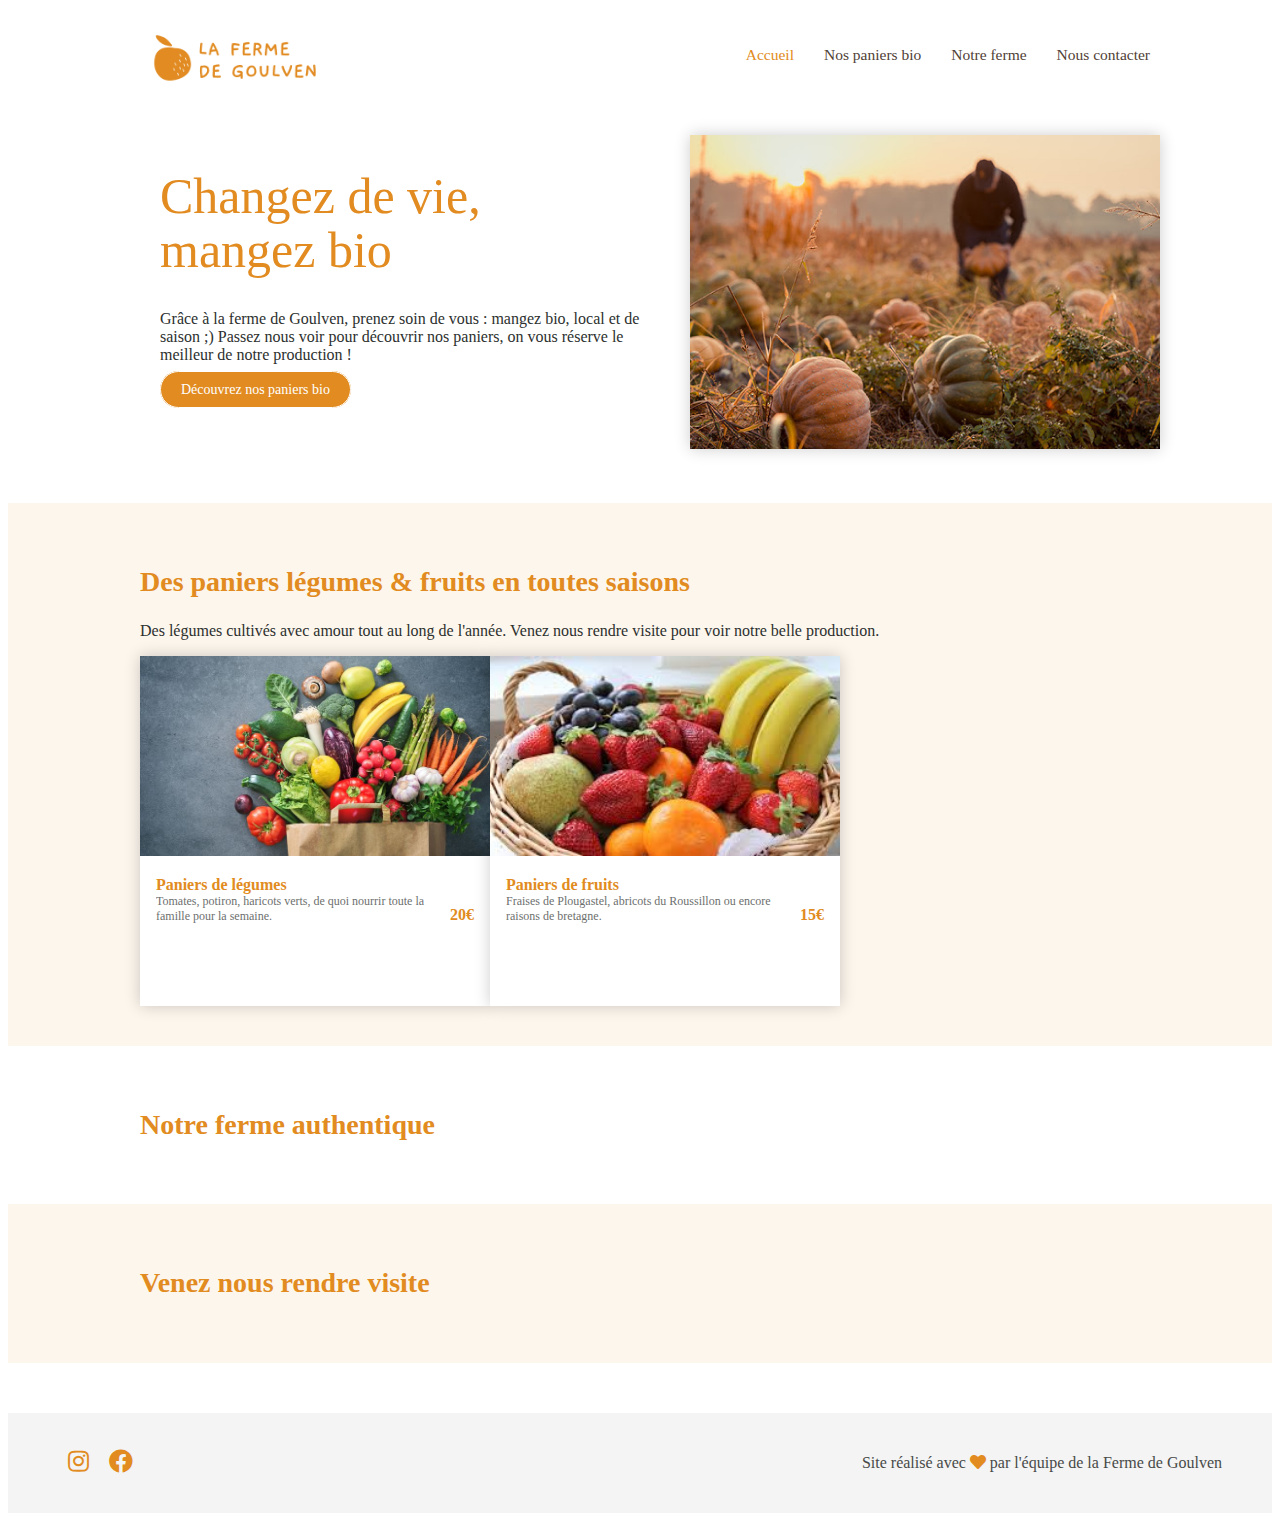
==== index.html @ 85fb91a4 "update" ====
<!DOCTYPE html>
<html>
<head>
  <meta charset="UTF-8">
  <title>La ferme de Goulven</title>
  <meta name="viewport" content="width=device-width, initial-scale=1">
  <link rel="stylesheet" href="css/style.css">
  <link rel="stylesheet" href="https://use.fontawesome.com/releases/v5.0.10/css/all.css">
</head>
<body>
  <!-- Navbar -->
  <div class="container justify-center">
    <div class="width navbar-container menu-container flex-container space-between width-1000 justify-center">

      <!-- A gauche, le logo  -->
      <div class="flex">
        <img
          src="images/logo-orange.png"
          alt="[La fermette près de chez vous]"
          width="170px"
          class="box-shadow"
        />
      </div>
    <!-- A droite, les CtA -->
      <div class="flex">
        <div class="menu-intitule flex">
          <div class="menu-intitule accueil-selected"><p><a href="index.html">Accueil</a></p></div>
          <div class="menu-intitule"><p><a href="liste-paniers.html">Nos paniers bio</a></p></div>
          <div class="menu-intitule"><p><a href="ferme.html">Notre ferme</a></p></div>
          <div class="menu-intitule"><p><a href="contact.html">Nous contacter</a></p></div>
        </div>
      </div>
    </div>

    <!-- Contenu de la page  -->
    <div class="container justify-center">
      <div class="home-card home-card-title flex-row width-1000">
        <div class="home-card-title-text">
          <h1>Changez de vie,<br>mangez bio</h1>
          <p>Grâce à la ferme de Goulven, prenez soin de vous : mangez bio, local et de saison ;) Passez nous voir pour découvrir nos paniers, on vous réserve le meilleur de notre production !</p>
          <p><a href="liste-paniers.html" id="primary-btn-title">Découvrez nos paniers bio</a></p>
        </div>
        <div class="home-card-title-pic">
            <img src="images/potiron.jpg" class="home-card-img" alt="">
        </div>
      </div>
    </div>
  </div>

  <!-- Les paniers  -->
  <div class="orange-background">
    <div class="container">
      <h2>Des paniers légumes & fruits en toutes saisons</h2>
      <p>Des légumes cultivés avec amour tout au long de l'année. Venez nous rendre visite pour voir notre belle production.</p>
    </div>
    <div class="container justify-center flex">
      <!-- First card -->
      <div class="card-trip">
        <img src="images/legumes-bio.jpg" />
        <div class="card-trip-infos">
          <div>
            <h2 id="orange">Paniers de légumes</h2>
            <p>Tomates, potiron, haricots verts, de quoi nourrir toute la famille pour la semaine.</p>
          </div>
          <h2 class="card-trip-pricing">20€</h2>
          <!-- <img src="https://kitt.lewagon.com/placeholder/users/krokrob" class="card-trip-user avatar-bordered" /> -->
        </div>
      </div>
      <!-- Second card -->
      <div class="card-trip">
        <img src="images/fruit.jpg" />
        <div class="card-trip-infos">
          <div>
            <h2 id="orange">Paniers de fruits</h2>
            <p>Fraises de Plougastel, abricots du Roussillon ou encore raisons de bretagne.</p>
          </div>
          <h2 class="price">15€</h2>
        </div>
      </div>
    </div>
  </div>

  <!-- La ferme  -->
  <div class="white-background">
    <div class="container justify-center">
      <h2>Notre ferme authentique</h2>


    </div>
  </div>

  <!-- Contact / visite -->
  <div class="orange-background">
    <div class="container justify-center">
      <h2>Venez nous rendre visite</h2>
    </div>
  </div>

  <!-- Footer  -->
  <div class="footer">
    <div class="footer-links">
      <a href="#"><i class="fab fa-instagram"></i></a>
      <a href="#"><i class="fab fa-facebook"></i></a>
    </div>
    <div class="footer-copyright">
      Site réalisé avec <i class="fas fa-heart"></i> par l'équipe de la Ferme de Goulven
    </div>
  </div>

</body>
</html>
---- css/style.css ----
/* Fonts */
/*@import url('https://fonts.googleapis.com/css?family=Open+Sans:400,700|Poppins:700');*/

/* Custom designs */
@import url(components/banner.css);
@import url(components/button.css);
@import url(components/home-card.css);
@import url(components/container.css);
@import url(components/animation.css);
@import url(components/navbar.css);
@import url(components/footer.css);
@import url(components/card.css);

/* Utilities */
body {
  font-family: Poppins;
  color: #2C302E;
}

h1 {
  font-family: Poppins;
  font-weight: lighter;
  font-size: 34px;
  color: #E18B21;
}
h2 {
  font-family: Poppins;
  font-size: 28px;
  font-weight: bolder;
  color: #E18B21;
}
h3, h4 {
  font-family: Poppins;
}

a {
  text-decoration: none;
}

/*.text-center {*/
  /*text-align: center;*/
/*}*/

/*Font weight possibilities :*/
/*normal, light, bold, bolder*/
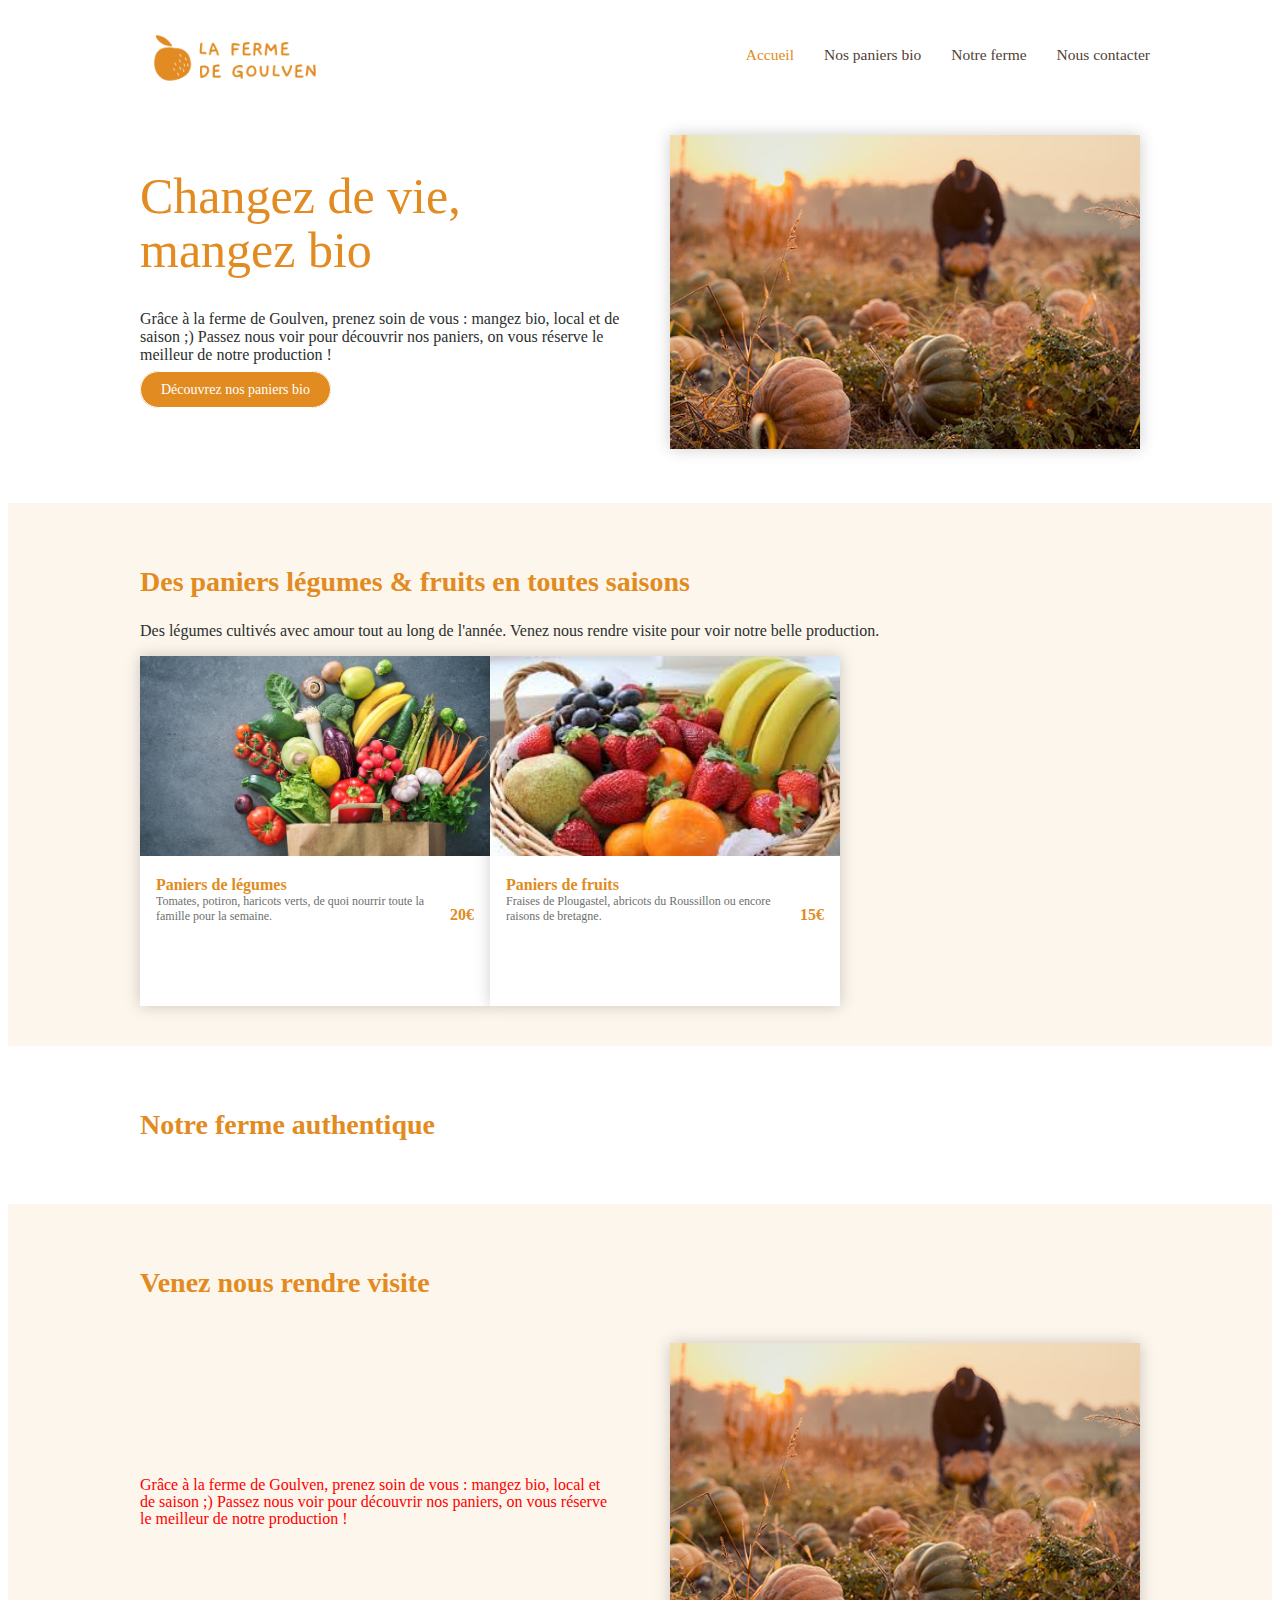
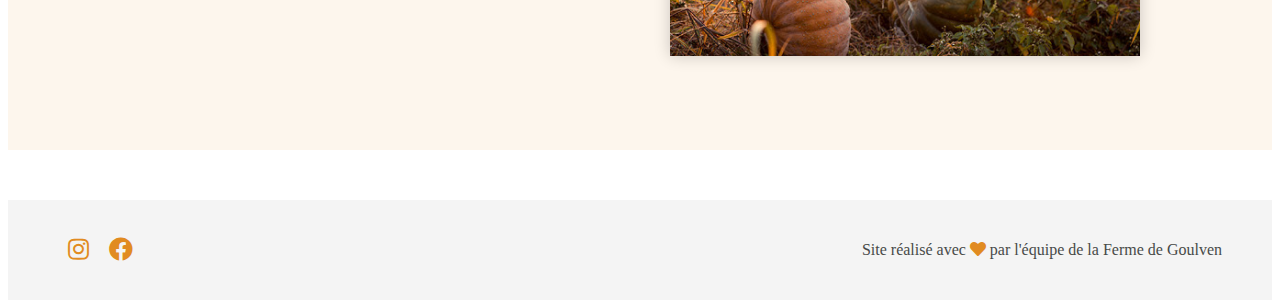
==== commit 2a89dc59: "width aligned thanks to same padding" ====
--- a/index.html
+++ b/index.html
@@ -93,6 +93,16 @@
   <div class="orange-background">
     <div class="container justify-center">
       <h2>Venez nous rendre visite</h2>
+        <div class="container justify-center">
+          <div class="home-card home-card-title flex-row width-1000">
+            <div class="home-card-title-text-visite container-align-items">
+              <div><p>Grâce à la ferme de Goulven, prenez soin de vous : mangez bio, local et de saison ;) Passez nous voir pour découvrir nos paniers, on vous réserve le meilleur de notre production !</p></div>
+            </div>
+            <div class="home-card-title-pic">
+              <img src="images/potiron.jpg" class="home-card-img" alt="">
+            </div>
+          </div>
+        </div>
     </div>
   </div>
 
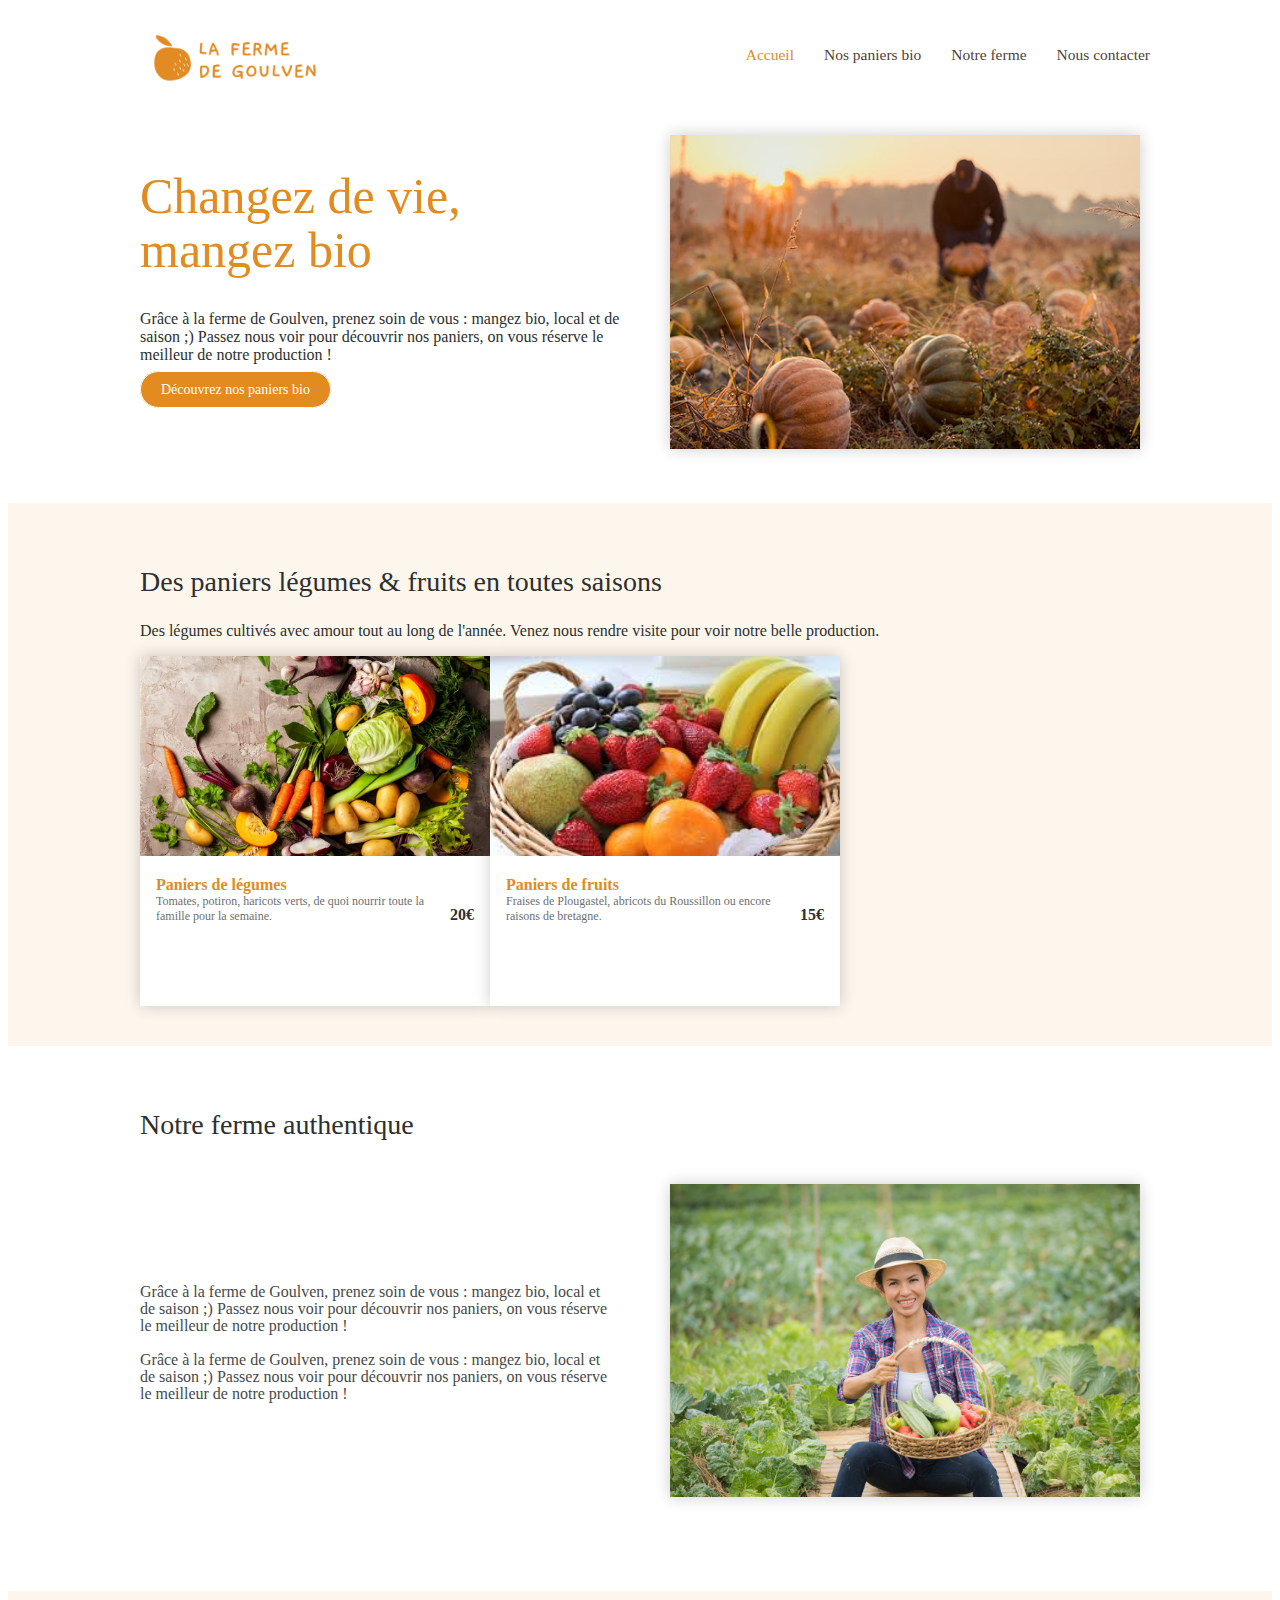
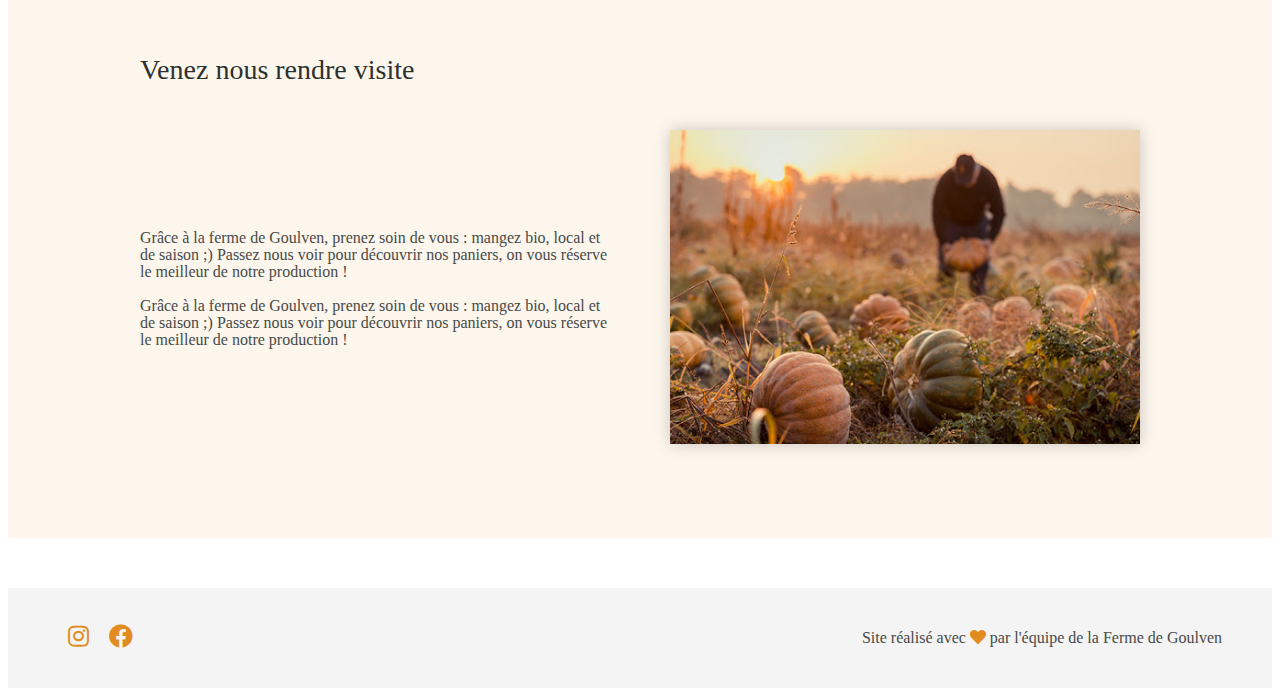
==== commit 7a1c6812: "Update on homepage" ====
--- a/index.html
+++ b/index.html
@@ -56,7 +56,7 @@
     <div class="container justify-center flex">
       <!-- First card -->
       <div class="card-trip">
-        <img src="images/legumes-bio.jpg" />
+        <img src="images/legumes.jpg" />
         <div class="card-trip-infos">
           <div>
             <h2 id="orange">Paniers de légumes</h2>
@@ -84,7 +84,17 @@
   <div class="white-background">
     <div class="container justify-center">
       <h2>Notre ferme authentique</h2>
-
+        <div class="container justify-center">
+          <div class="home-card home-card-title flex-row width-1000">
+            <div class="home-card-title-text-visite container-align-items">
+              <div><p>Grâce à la ferme de Goulven, prenez soin de vous : mangez bio, local et de saison ;) Passez nous voir pour découvrir nos paniers, on vous réserve le meilleur de notre production !</p></div>
+              <div><p>Grâce à la ferme de Goulven, prenez soin de vous : mangez bio, local et de saison ;) Passez nous voir pour découvrir nos paniers, on vous réserve le meilleur de notre production !</p></div>
+            </div>
+            <div class="home-card-title-pic">
+              <img src="images/agricultrice.jpg" class="home-card-img" alt="">
+            </div>
+          </div>
+        </div>
 
     </div>
   </div>
@@ -96,6 +106,7 @@
         <div class="container justify-center">
           <div class="home-card home-card-title flex-row width-1000">
             <div class="home-card-title-text-visite container-align-items">
+              <div><p>Grâce à la ferme de Goulven, prenez soin de vous : mangez bio, local et de saison ;) Passez nous voir pour découvrir nos paniers, on vous réserve le meilleur de notre production !</p></div>
               <div><p>Grâce à la ferme de Goulven, prenez soin de vous : mangez bio, local et de saison ;) Passez nous voir pour découvrir nos paniers, on vous réserve le meilleur de notre production !</p></div>
             </div>
             <div class="home-card-title-pic">
--- a/css/style.css
+++ b/css/style.css
@@ -26,8 +26,8 @@
 h2 {
   font-family: Poppins;
   font-size: 28px;
-  font-weight: bolder;
-  color: #E18B21;
+  font-weight: normal;
+  color: #2C302E;
 }
 h3, h4 {
   font-family: Poppins;
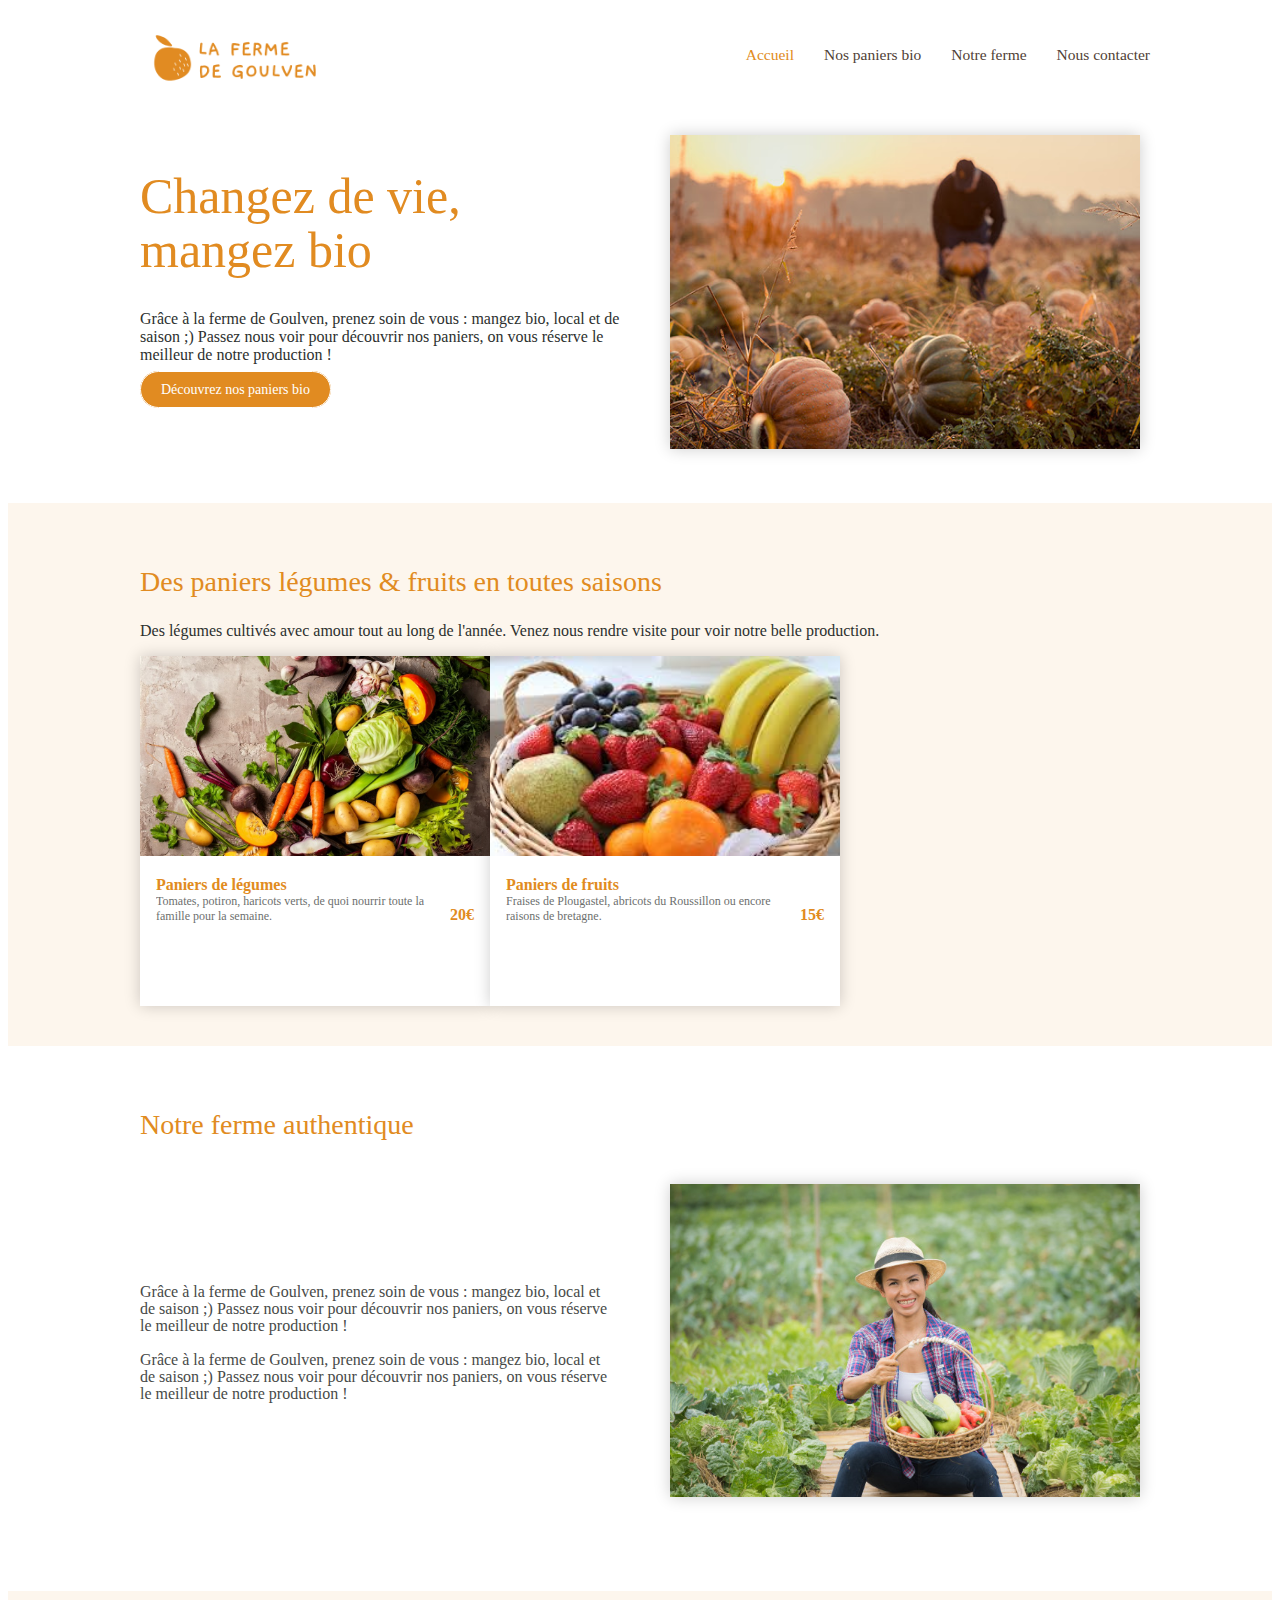
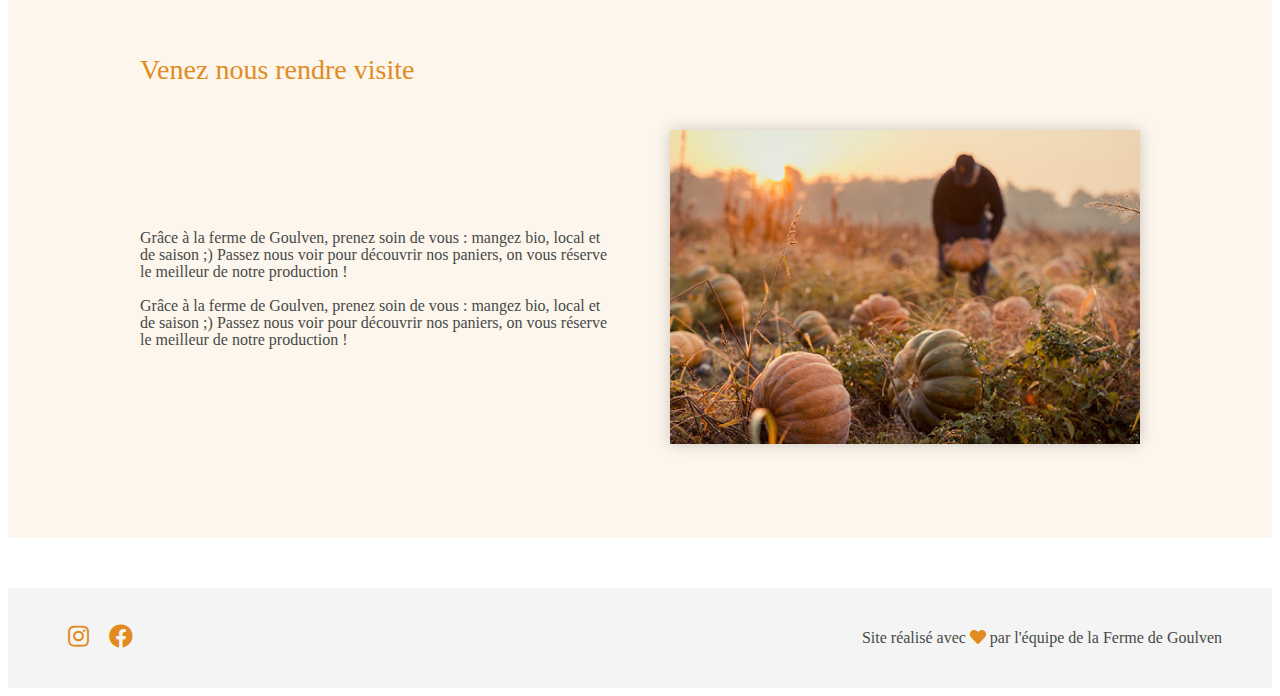
==== commit bd783e6e: "update" ====
--- a/index.html
+++ b/index.html
@@ -117,6 +117,17 @@
     </div>
   </div>
 
+
+<!-- Test ci-dessous :  -->
+<!-- <div class="container">
+  <div class="row">riri</div>
+  <div class="row">fifi</div>
+  <div class="row">loulou</div>
+</div>
+ -->
+
+
+<!-- ----------------------------------------------------------------------- -->
   <!-- Footer  -->
   <div class="footer">
     <div class="footer-links">
--- a/css/style.css
+++ b/css/style.css
@@ -27,7 +27,7 @@
   font-family: Poppins;
   font-size: 28px;
   font-weight: normal;
-  color: #2C302E;
+  color: #E18B21;
 }
 h3, h4 {
   font-family: Poppins;
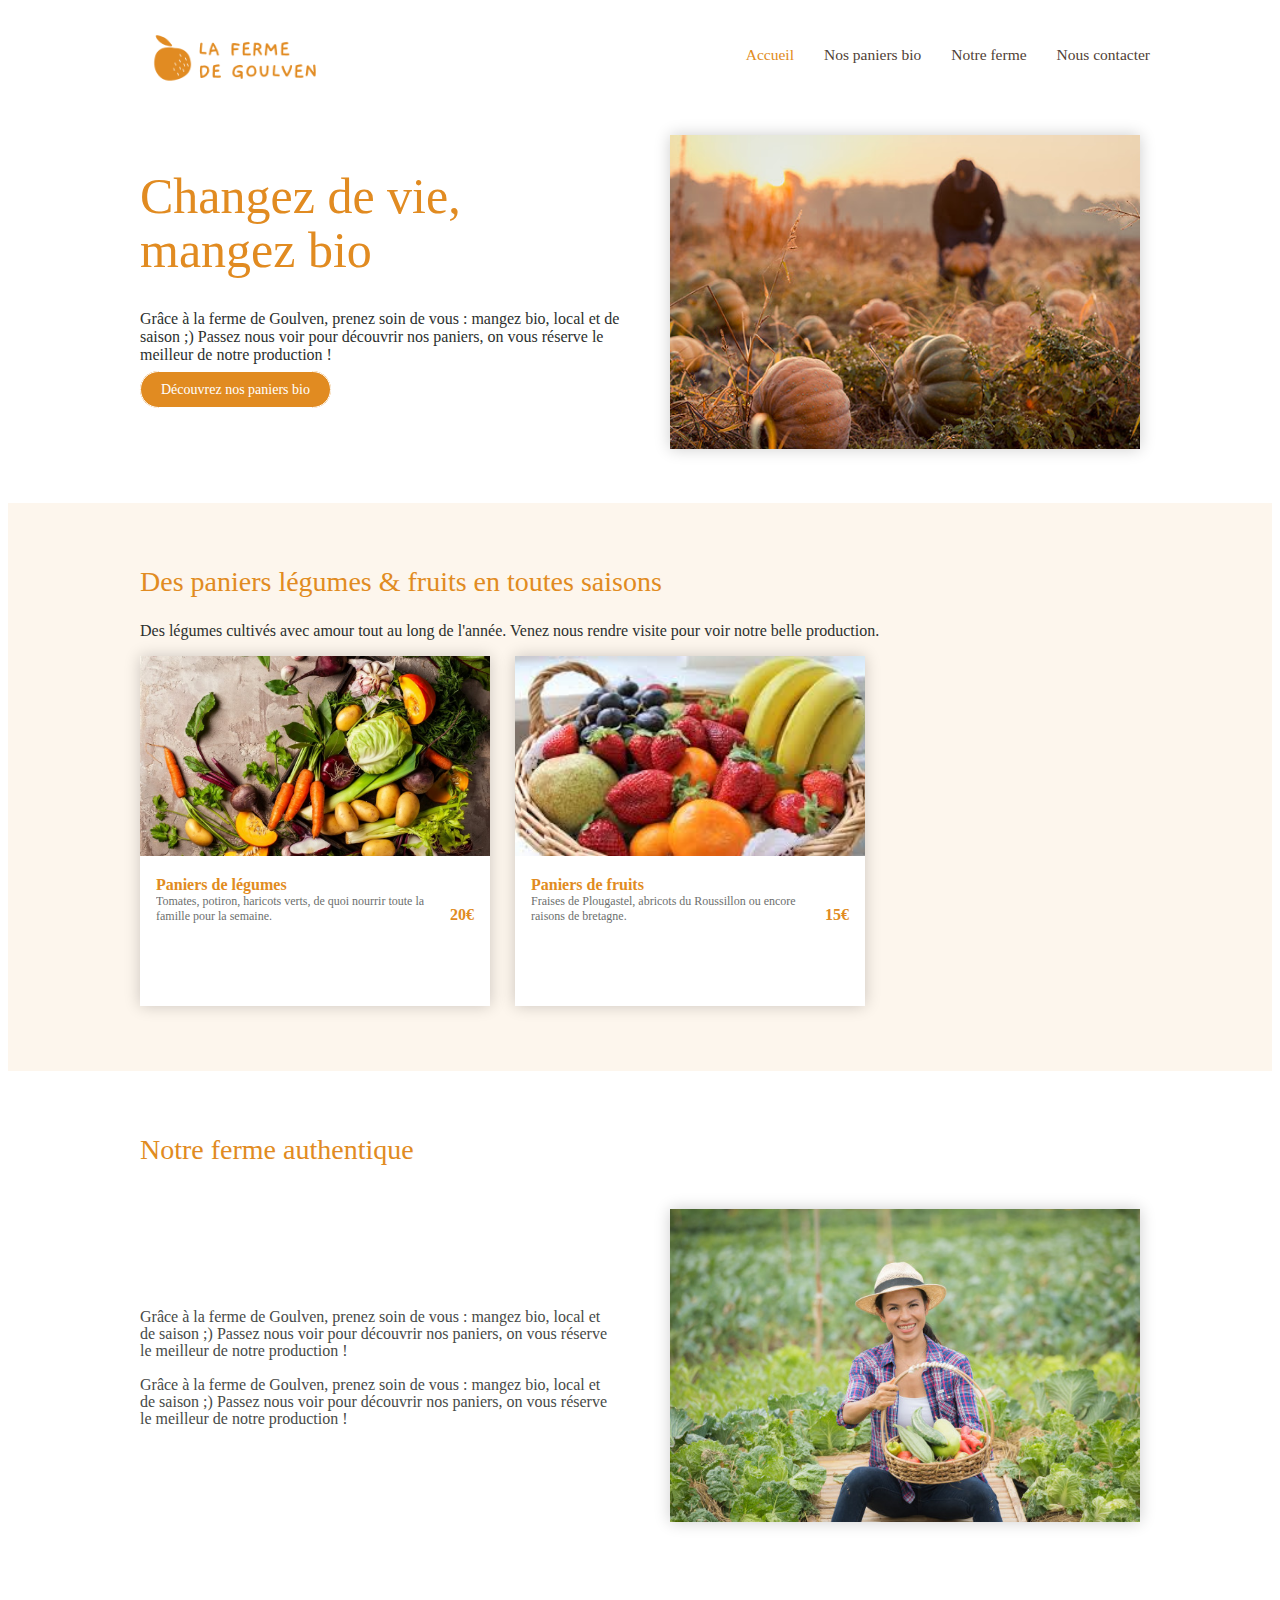
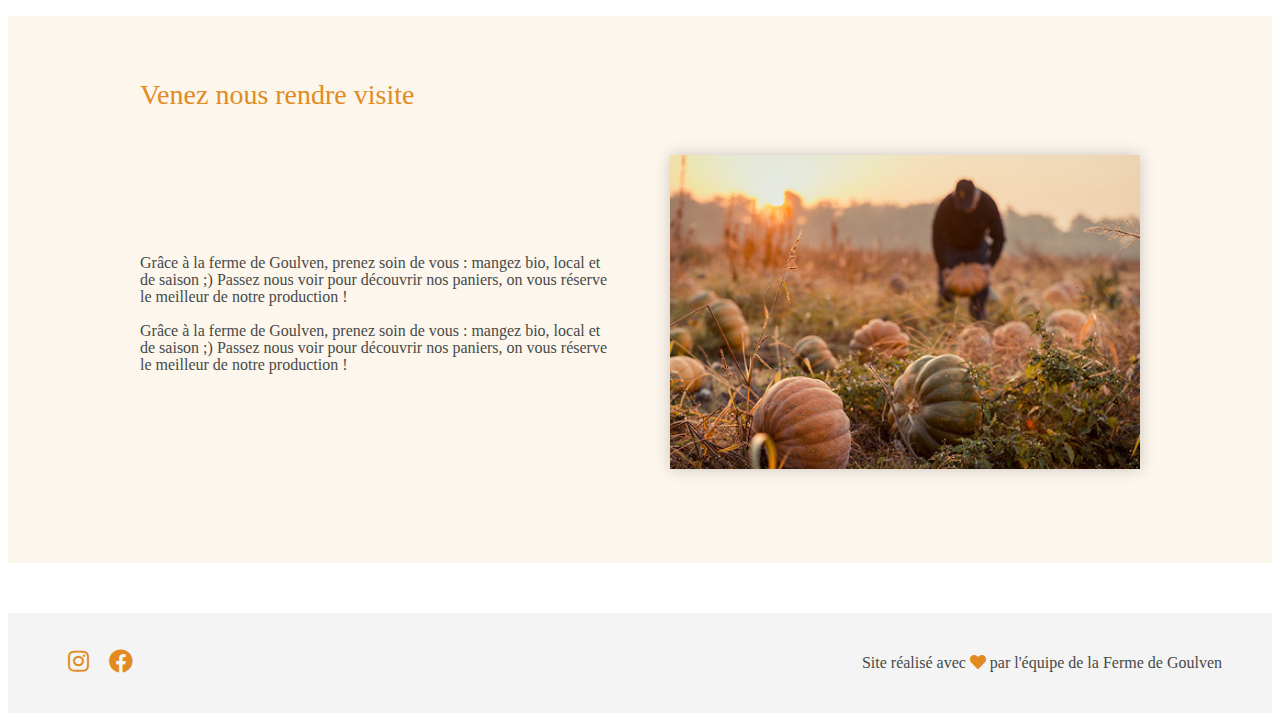
==== commit 3d9bb49b: "Fake content in all pages" ====
--- a/index.html
+++ b/index.html
@@ -6,6 +6,7 @@
   <meta name="viewport" content="width=device-width, initial-scale=1">
   <link rel="stylesheet" href="css/style.css">
   <link rel="stylesheet" href="https://use.fontawesome.com/releases/v5.0.10/css/all.css">
+
 </head>
 <body>
   <!-- Navbar -->
@@ -53,6 +54,8 @@
       <h2>Des paniers légumes & fruits en toutes saisons</h2>
       <p>Des légumes cultivés avec amour tout au long de l'année. Venez nous rendre visite pour voir notre belle production.</p>
     </div>
+
+    <!-- CARDS NON RESPONSIVES :  -->
     <div class="container justify-center flex">
       <!-- First card -->
       <div class="card-trip">
@@ -78,7 +81,16 @@
         </div>
       </div>
     </div>
+
+    <!-- CARDS RESPONSIVES - TEST :  -->
+<!--     <div class="cards">
+    </div> -->
+
+
+
   </div>
+
+
 
   <!-- La ferme  -->
   <div class="white-background">
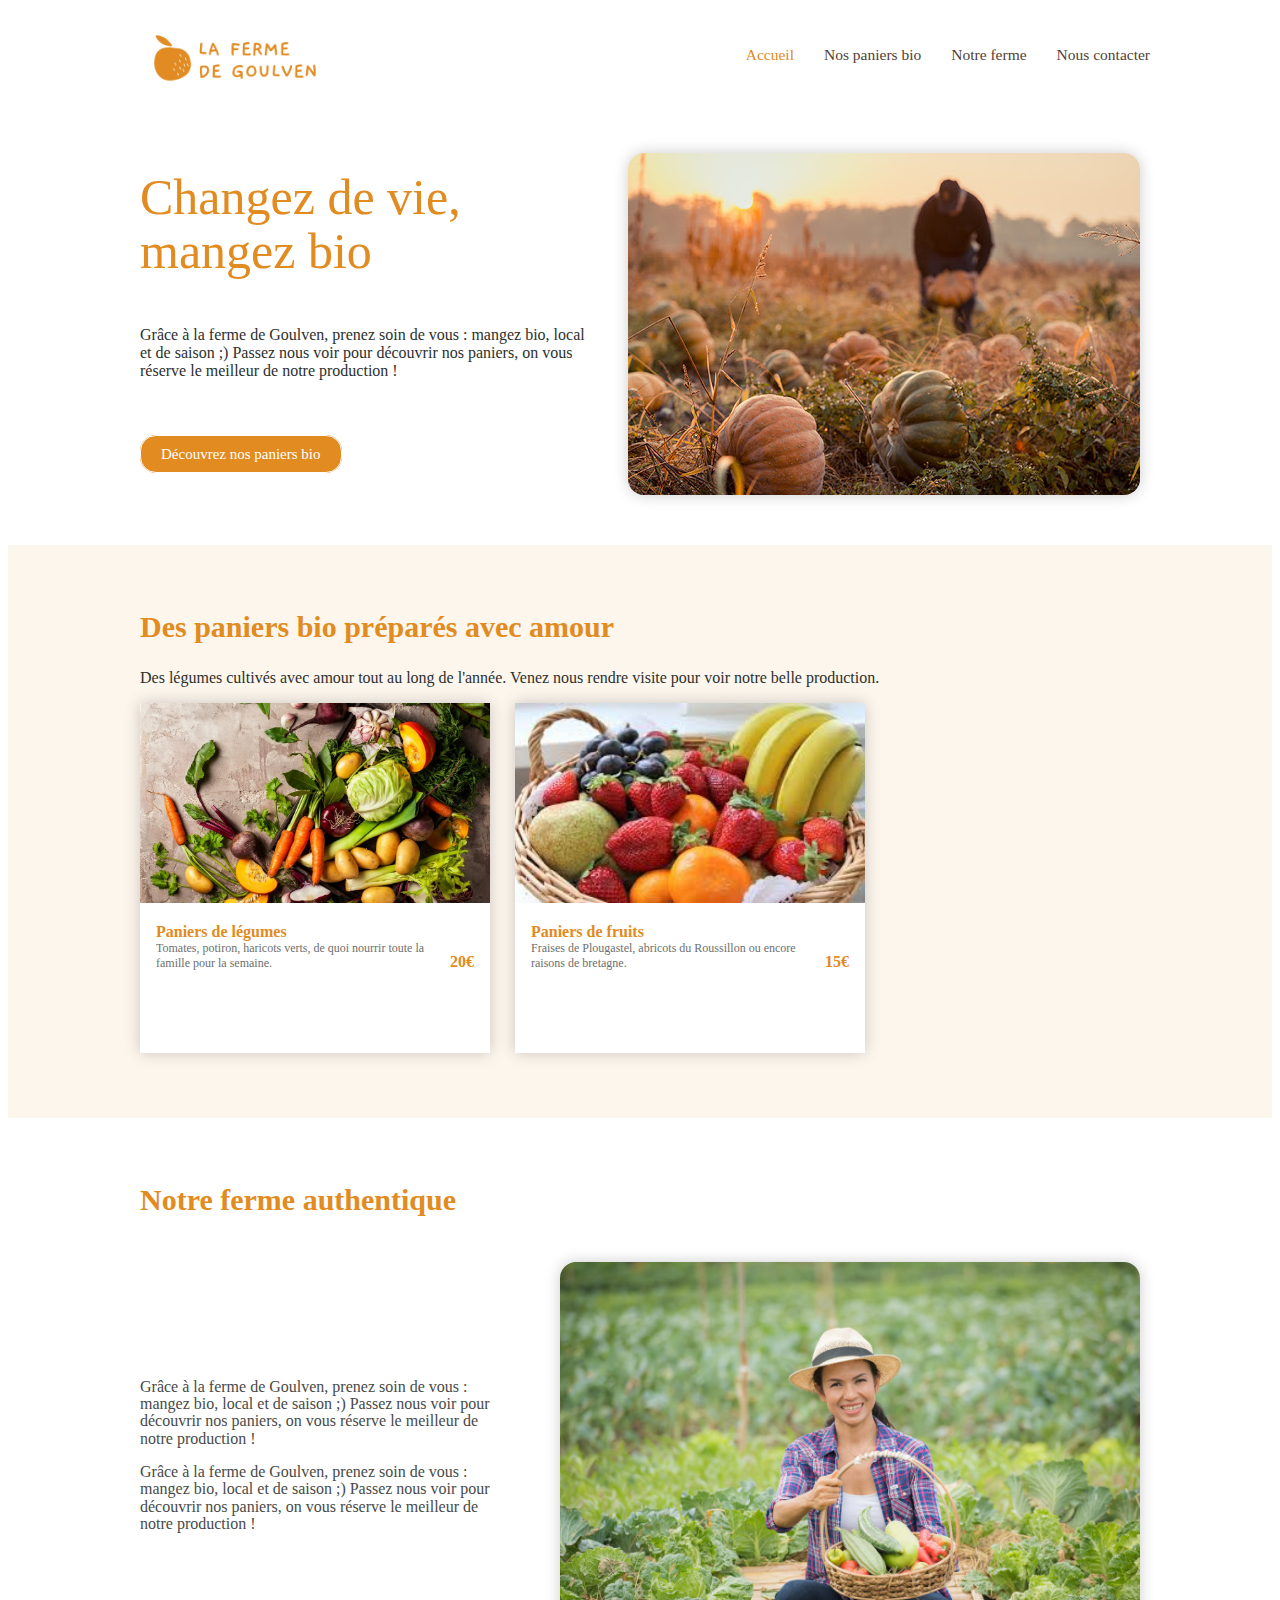
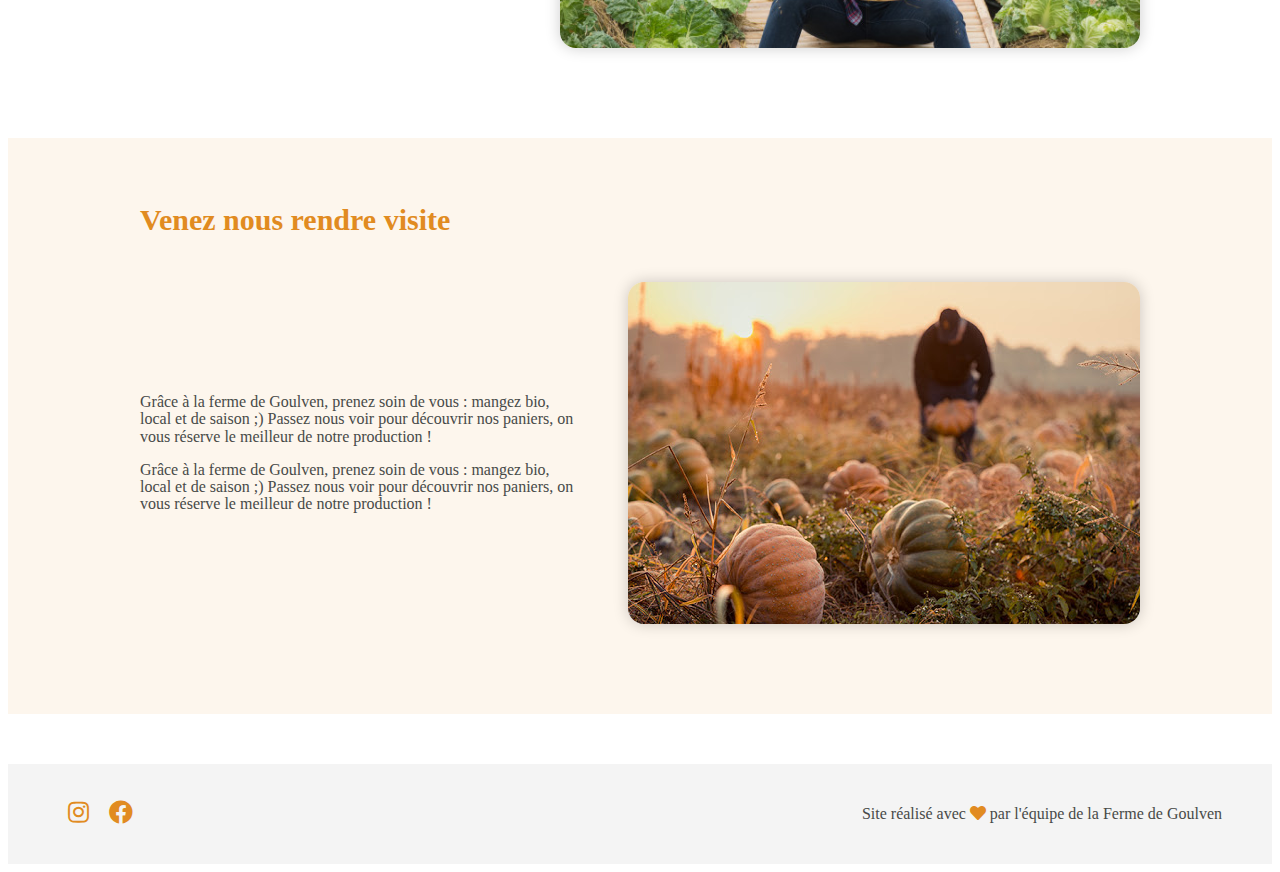
==== commit d932b512: "Better design for title in homepage" ====
--- a/index.html
+++ b/index.html
@@ -34,12 +34,13 @@
     </div>
 
     <!-- Contenu de la page  -->
+    <br>
     <div class="container justify-center">
       <div class="home-card home-card-title flex-row width-1000">
         <div class="home-card-title-text">
-          <h1>Changez de vie,<br>mangez bio</h1>
-          <p>Grâce à la ferme de Goulven, prenez soin de vous : mangez bio, local et de saison ;) Passez nous voir pour découvrir nos paniers, on vous réserve le meilleur de notre production !</p>
-          <p><a href="liste-paniers.html" id="primary-btn-title">Découvrez nos paniers bio</a></p>
+          <div><h1>Changez de vie,<br>mangez bio</h1></div>
+          <div><p>Grâce à la ferme de Goulven, prenez soin de vous : mangez bio, local et de saison ;) Passez nous voir pour découvrir nos paniers, on vous réserve le meilleur de notre production !</p></div>
+          <div><p><a href="liste-paniers.html" id="primary-btn-title">Découvrez nos paniers bio</a></p></div>
         </div>
         <div class="home-card-title-pic">
             <img src="images/potiron.jpg" class="home-card-img" alt="">
@@ -51,7 +52,7 @@
   <!-- Les paniers  -->
   <div class="orange-background">
     <div class="container">
-      <h2>Des paniers légumes & fruits en toutes saisons</h2>
+      <h2>Des paniers bio préparés avec amour</h2>
       <p>Des légumes cultivés avec amour tout au long de l'année. Venez nous rendre visite pour voir notre belle production.</p>
     </div>
 
--- a/css/style.css
+++ b/css/style.css
@@ -25,8 +25,8 @@
 }
 h2 {
   font-family: Poppins;
-  font-size: 28px;
-  font-weight: normal;
+  font-size: 30px;
+  font-weight: bolder;
   color: #E18B21;
 }
 h3, h4 {
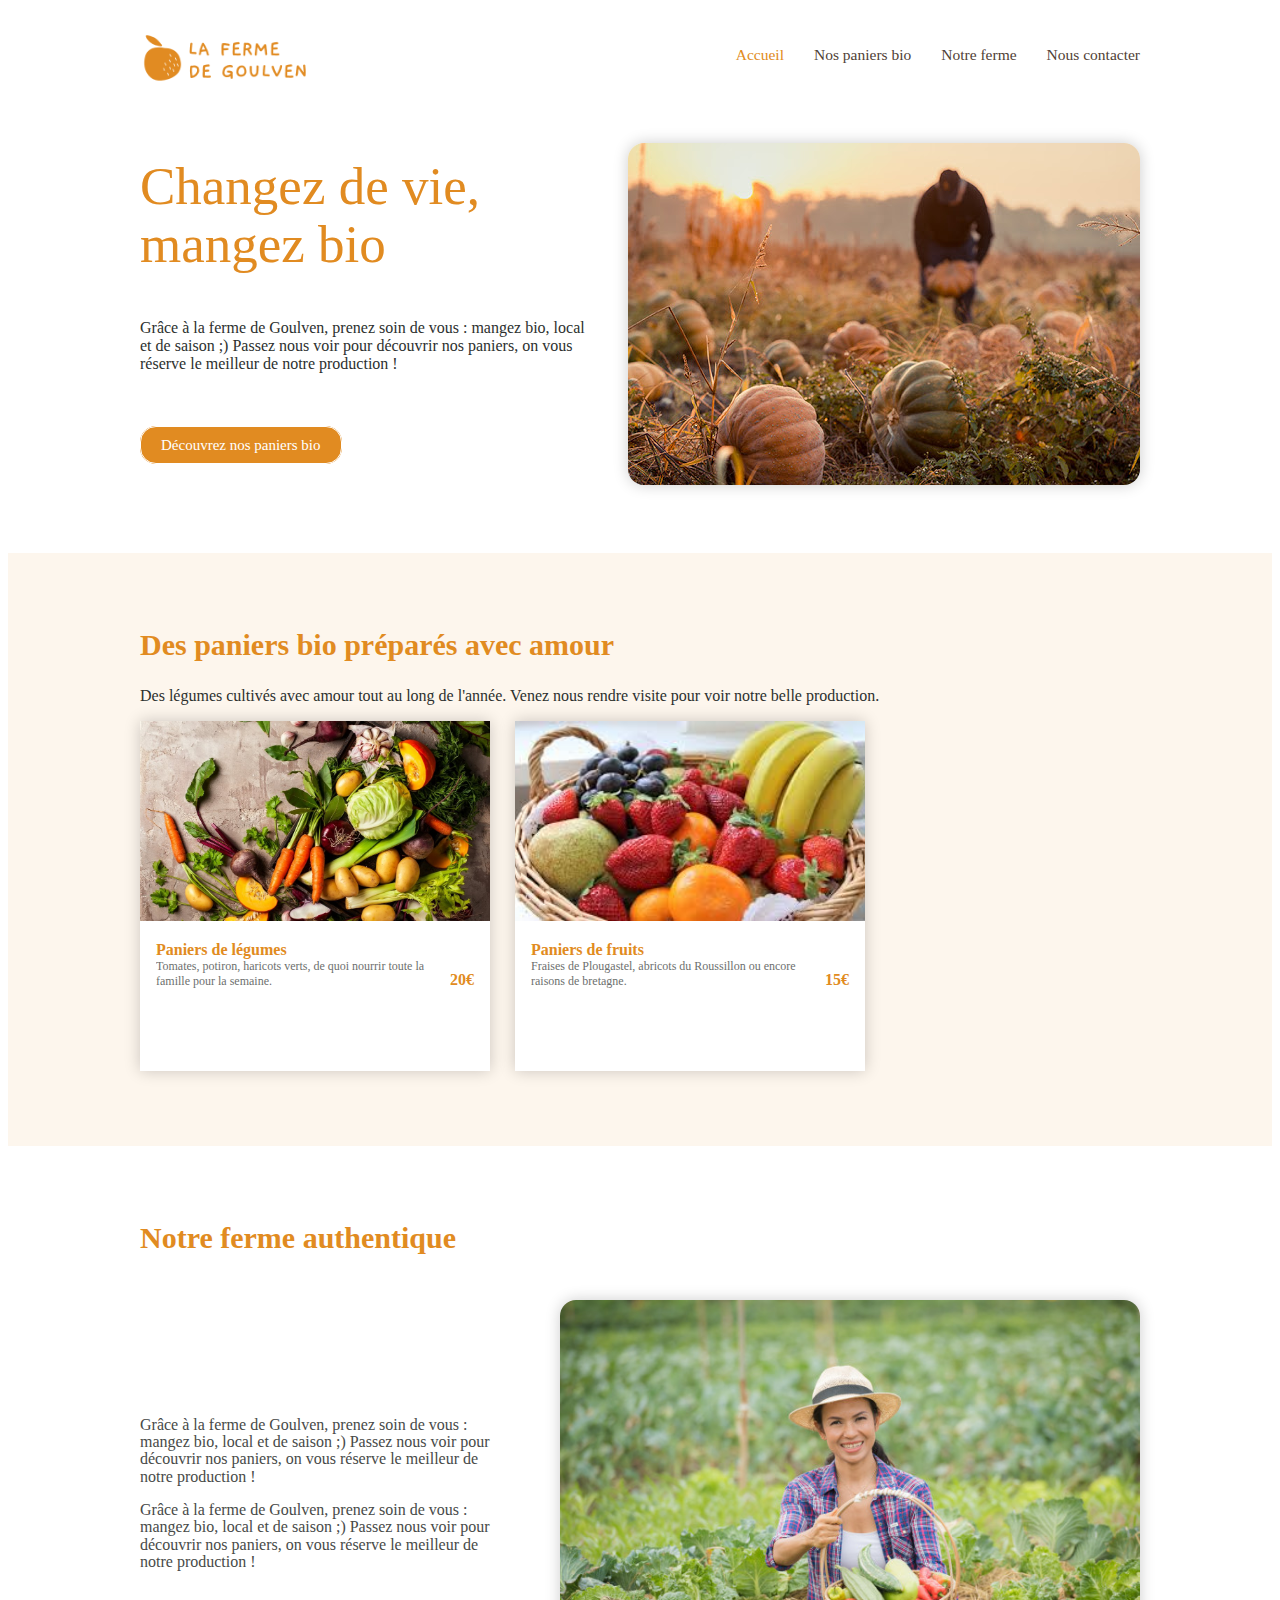
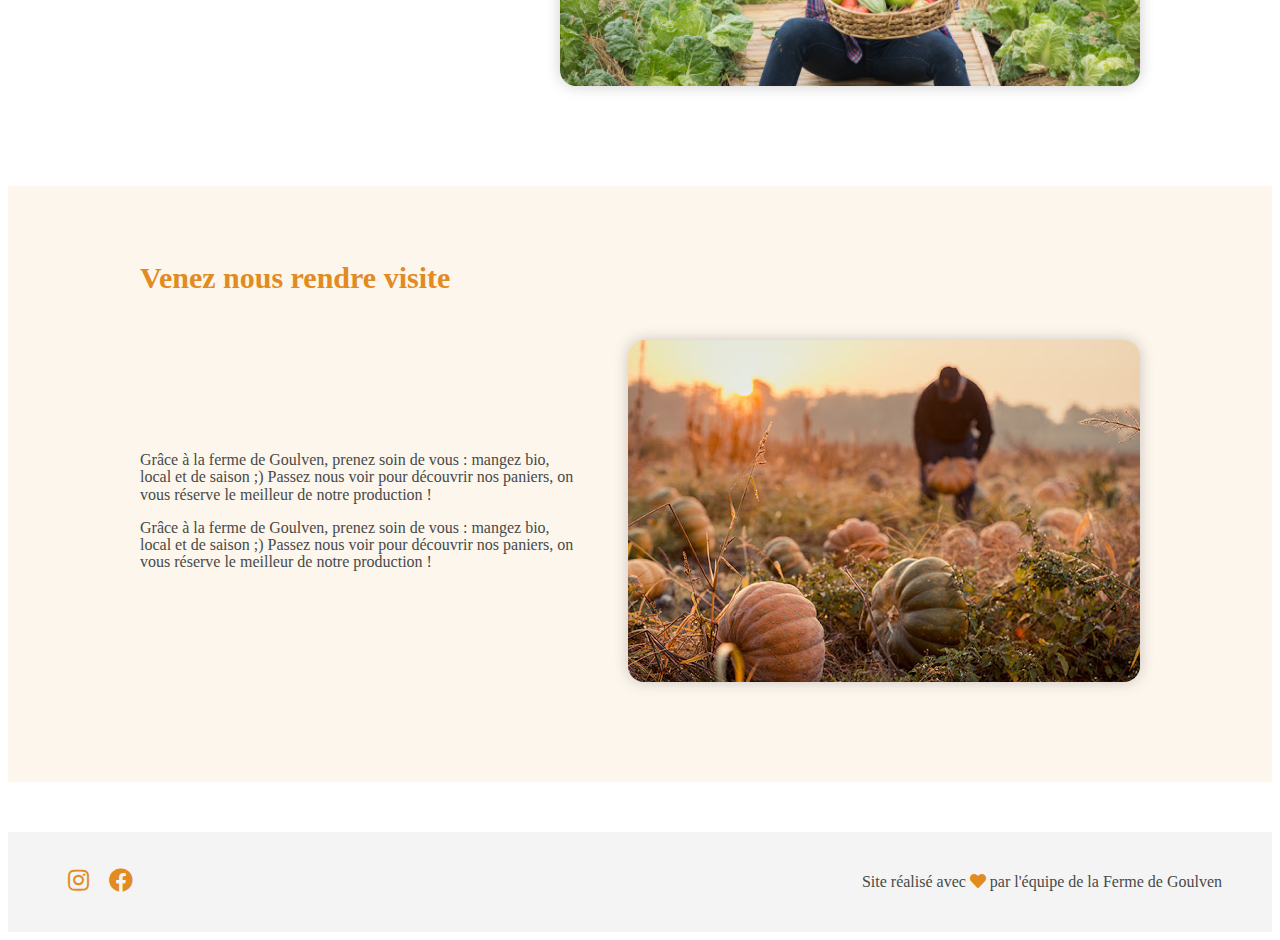
==== commit 3eb9d6a6: "update" ====
--- a/index.html
+++ b/index.html
@@ -48,7 +48,7 @@
       </div>
     </div>
   </div>
-
+  <br>
   <!-- Les paniers  -->
   <div class="orange-background">
     <div class="container">
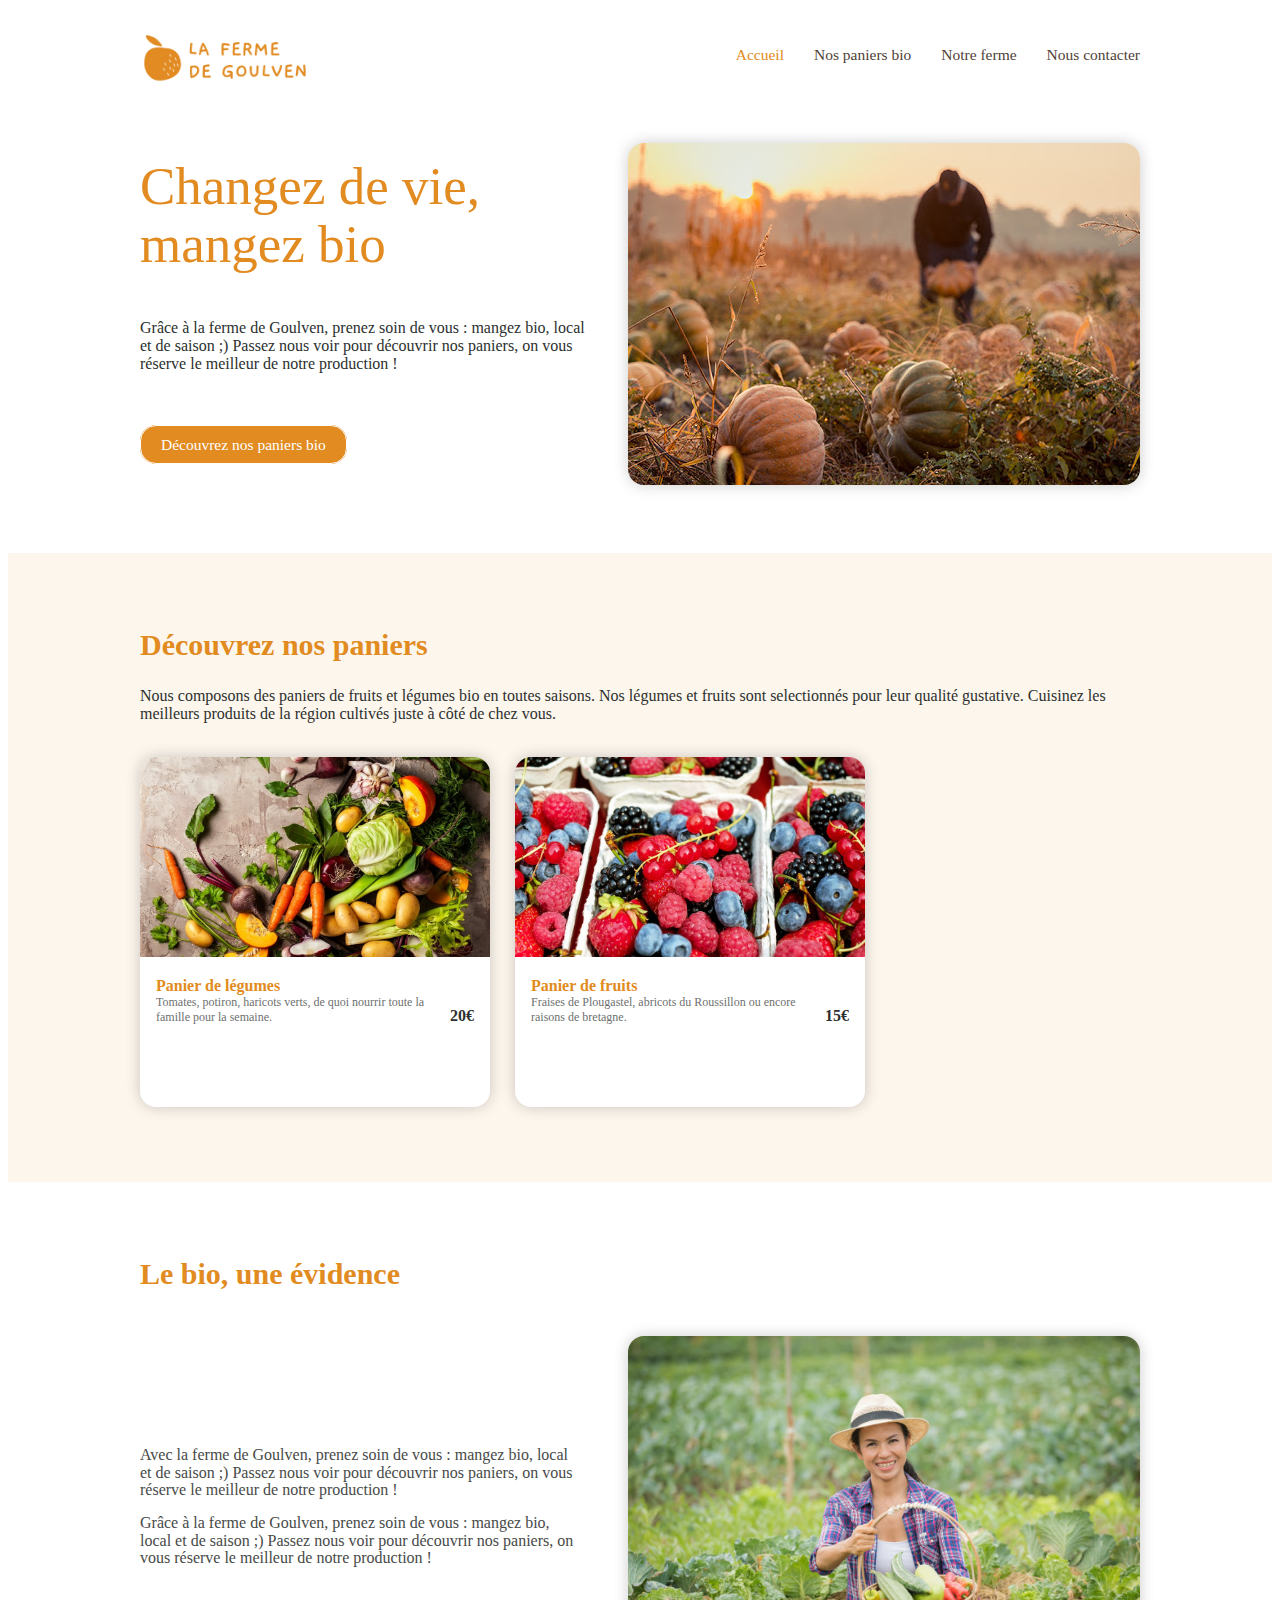
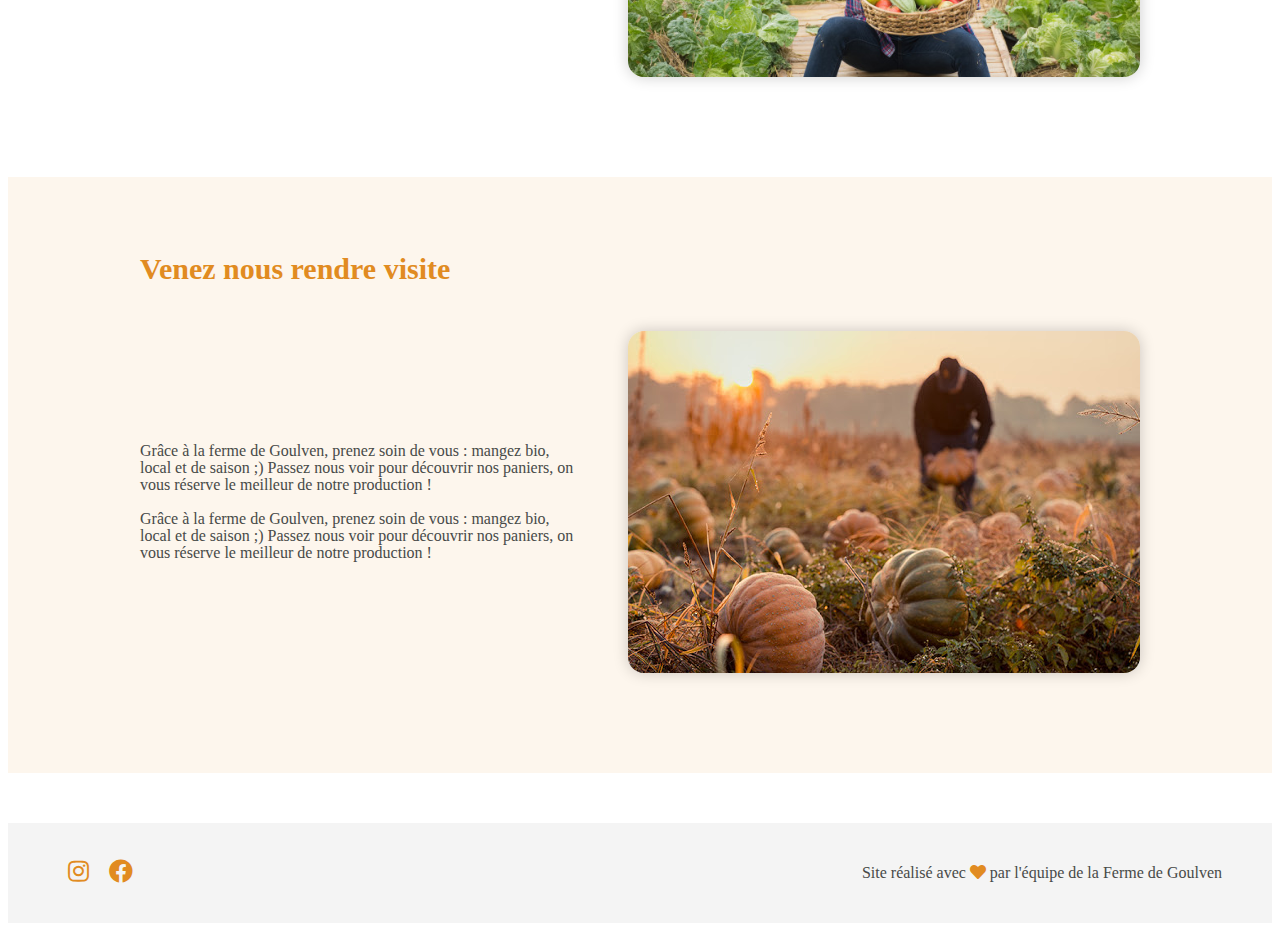
==== commit 9b514eec: "update" ====
--- a/index.html
+++ b/index.html
@@ -52,33 +52,34 @@
   <!-- Les paniers  -->
   <div class="orange-background">
     <div class="container">
-      <h2>Des paniers bio préparés avec amour</h2>
-      <p>Des légumes cultivés avec amour tout au long de l'année. Venez nous rendre visite pour voir notre belle production.</p>
+      <h2>Découvrez nos paniers</h2>
+      <p>Nous composons des paniers de fruits et légumes bio en toutes saisons. Nos légumes et fruits sont selectionnés pour leur qualité gustative. Cuisinez les meilleurs produits de la région cultivés juste à côté de chez vous.</p>
+      <br>
     </div>
 
     <!-- CARDS NON RESPONSIVES :  -->
     <div class="container justify-center flex">
       <!-- First card -->
-      <div class="card-trip">
+      <div class="card-shopping">
         <img src="images/legumes.jpg" />
-        <div class="card-trip-infos">
+        <div class="card-shopping-infos">
           <div>
-            <h2 id="orange">Paniers de légumes</h2>
+            <h3 id="orange">Panier de légumes</h3>
             <p>Tomates, potiron, haricots verts, de quoi nourrir toute la famille pour la semaine.</p>
           </div>
-          <h2 class="card-trip-pricing">20€</h2>
+          <h3 class="card-shopping-pricing">20€</h3>
           <!-- <img src="https://kitt.lewagon.com/placeholder/users/krokrob" class="card-trip-user avatar-bordered" /> -->
         </div>
       </div>
       <!-- Second card -->
-      <div class="card-trip">
-        <img src="images/fruit.jpg" />
-        <div class="card-trip-infos">
+      <div class="card-shopping">
+        <img src="images/berries-1546125_1920.jpg" />
+        <div class="card-shopping-infos">
           <div>
-            <h2 id="orange">Paniers de fruits</h2>
+            <h3 id="orange">Panier de fruits</h3>
             <p>Fraises de Plougastel, abricots du Roussillon ou encore raisons de bretagne.</p>
           </div>
-          <h2 class="price">15€</h2>
+          <h3 class="price">15€</h3>
         </div>
       </div>
     </div>
@@ -86,21 +87,17 @@
     <!-- CARDS RESPONSIVES - TEST :  -->
 <!--     <div class="cards">
     </div> -->
-
-
-
   </div>
-
 
 
   <!-- La ferme  -->
   <div class="white-background">
     <div class="container justify-center">
-      <h2>Notre ferme authentique</h2>
+      <h2>Le bio, une évidence </h2>
         <div class="container justify-center">
           <div class="home-card home-card-title flex-row width-1000">
             <div class="home-card-title-text-visite container-align-items">
-              <div><p>Grâce à la ferme de Goulven, prenez soin de vous : mangez bio, local et de saison ;) Passez nous voir pour découvrir nos paniers, on vous réserve le meilleur de notre production !</p></div>
+              <div><p>Avec la ferme de Goulven, prenez soin de vous : mangez bio, local et de saison ;) Passez nous voir pour découvrir nos paniers, on vous réserve le meilleur de notre production !</p></div>
               <div><p>Grâce à la ferme de Goulven, prenez soin de vous : mangez bio, local et de saison ;) Passez nous voir pour découvrir nos paniers, on vous réserve le meilleur de notre production !</p></div>
             </div>
             <div class="home-card-title-pic">
--- a/css/style.css
+++ b/css/style.css
@@ -9,7 +9,7 @@
 @import url(components/animation.css);
 @import url(components/navbar.css);
 @import url(components/footer.css);
-@import url(components/card.css);
+@import url(components/cards.css);
 
 /* Utilities */
 body {
@@ -37,6 +37,14 @@
   text-decoration: none;
 }
 
+ /* ---------------- Classics -----------------*/
+.space-between {
+  justify-content: space-between;
+}
+.flex {
+  display: flex;
+}
+
 /*.text-center {*/
   /*text-align: center;*/
 /*}*/
